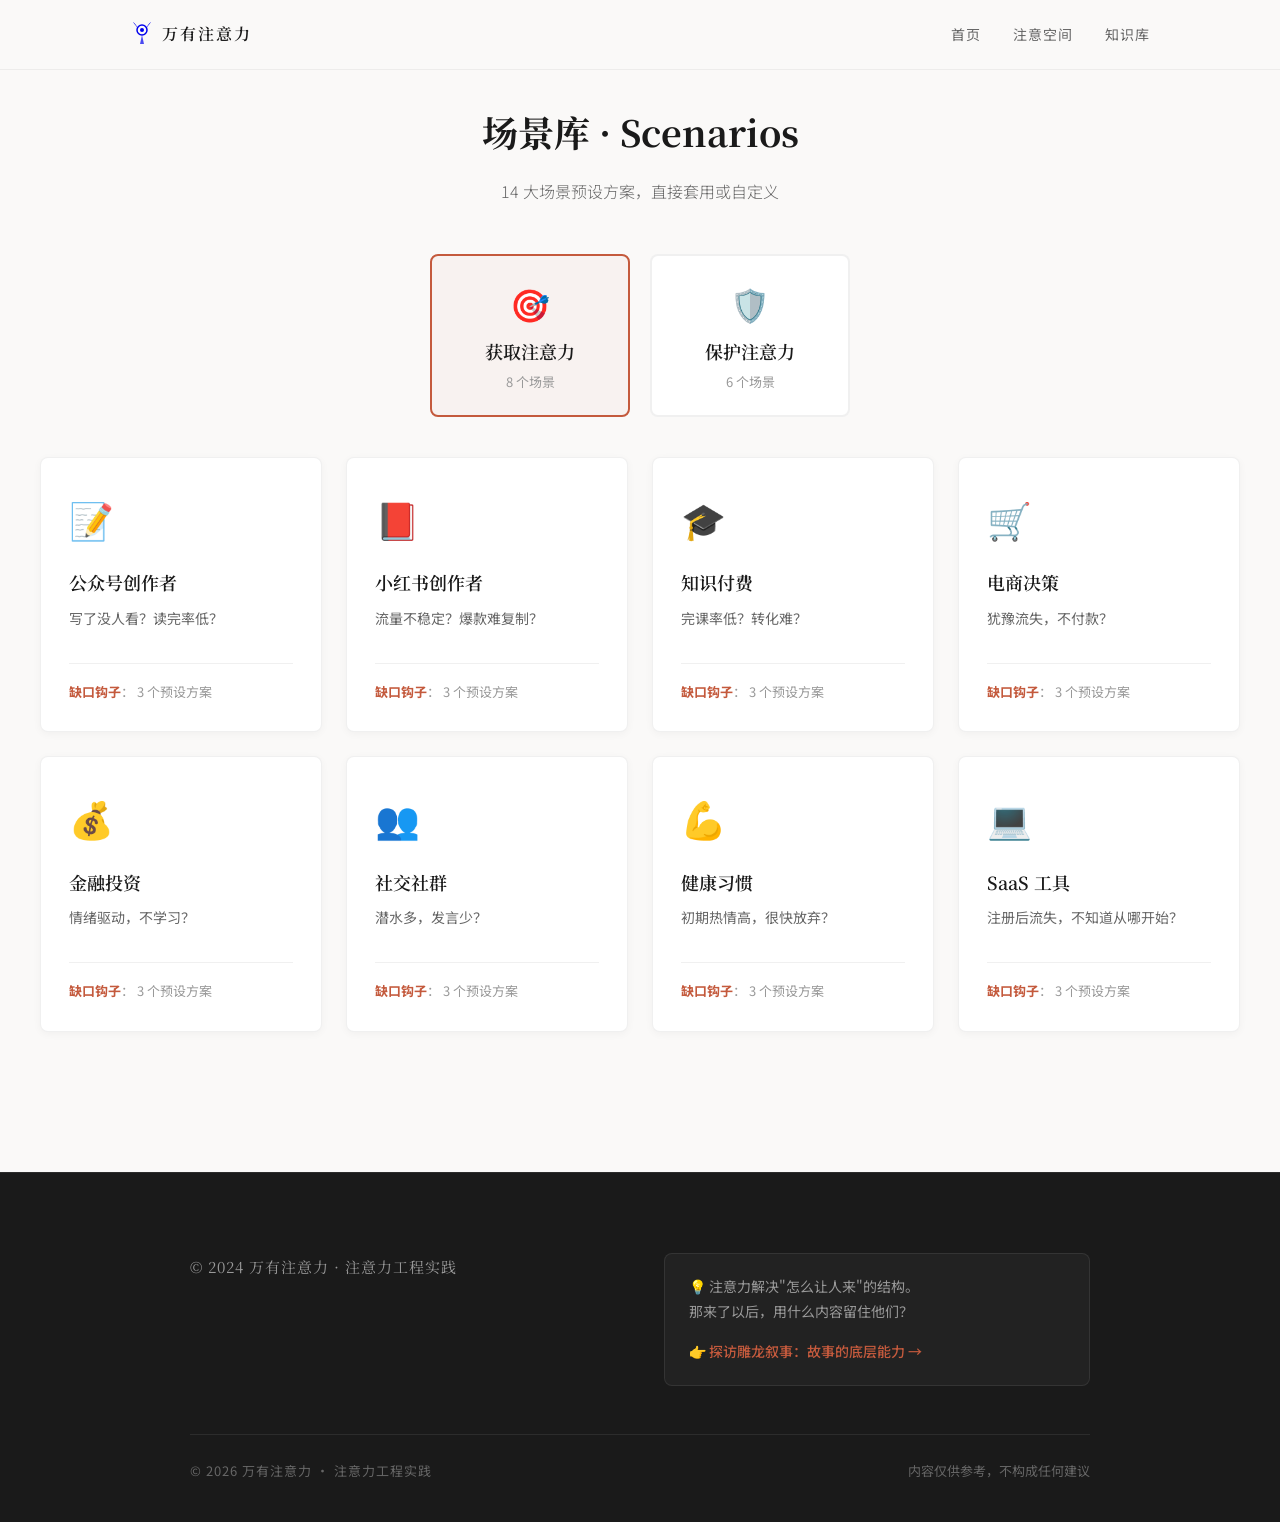
==== website/index.html @ 9c6ffcb2 "refactor: 重组为website/目录结构，匹配vercel.json构建配置" ====
<!DOCTYPE html>
<html lang="zh-CN">
<head>
  <meta charset="UTF-8">
  <meta name="viewport" content="width=device-width, initial-scale=1.0">
  <title>场景库 · 万有注意力</title>
  <meta name="description" content="注意力工程场景库 - 14 大场景预设方案">
  <link href="https://fonts.googleapis.com/css2?family=Noto+Serif+SC:wght@400;600;700&family=Noto+Sans+SC:wght@300;400;500;700&display=swap" rel="stylesheet">
  <link rel="stylesheet" href="css/brand-tokens.css">
  <link rel="stylesheet" href="css/style.css?v=3">
  <link rel="stylesheet" href="css/scenarios.css?v=1">
</head>
<body>

<!-- 导航栏 -->
<nav class="nav">
  <div class="nav-container">
    <div class="nav-logo">
      <a href="index.html" style="text-decoration: none; display: flex; align-items: center; gap: 8px;">
        <svg class="nav-icon" width="24" height="24" viewBox="0 0 24 24" fill="none" xmlns="http://www.w3.org/2000/svg"><circle cx="12" cy="8" r="5" stroke="currentColor" stroke-width="1.5"/><circle cx="12" cy="8" r="2" fill="currentColor"/><path d="M12 13 L10 22 L14 22 Z" fill="currentColor" opacity="0.7"/><path d="M7 5 L4 1" stroke="currentColor" stroke-width="1" stroke-linecap="round" opacity="0.5"/><path d="M17 5 L20 1" stroke="currentColor" stroke-width="1" stroke-linecap="round" opacity="0.5"/><path d="M6 3 L3.5 0.5" stroke="currentColor" stroke-width="1" stroke-linecap="round" opacity="0.3"/><path d="M18 3 L20.5 0.5" stroke="currentColor" stroke-width="1" stroke-linecap="round" opacity="0.3"/></svg>
        <span class="nav-title">万有注意力</span>
      </a>
    </div>
    <div class="nav-links">
      <a href="index.html" class="nav-link">首页</a>
      <a href="workbench.html" class="nav-link">注意空间</a>
      <a href="knowledge.html" class="nav-link">知识库</a>
    </div>
  </div>
</nav>

<!-- 场景库主体 -->
<main class="scenarios-page">
  <div class="scenarios-container">
    
    <!-- 页面标题 -->
    <div class="page-header">
      <h1>场景库 · Scenarios</h1>
      <p class="page-subtitle">14 大场景预设方案，直接套用或自定义</p>
    </div>
    
    <!-- 场景切换 Tab -->
    <div class="scenario-tabs">
      <button class="scenario-tab active" data-type="get">
        <span class="tab-icon">🎯</span>
        <span class="tab-title">获取注意力</span>
        <span class="tab-count">8 个场景</span>
      </button>
      <button class="scenario-tab" data-type="protect">
        <span class="tab-icon">🛡️</span>
        <span class="tab-title">保护注意力</span>
        <span class="tab-count">6 个场景</span>
      </button>
    </div>
    
    <!-- 获取注意力场景 -->
    <div class="scenario-grid active" id="scenario-get">
      <!-- 场景卡片由 JS 动态生成 -->
    </div>
    
    <!-- 保护注意力场景 -->
    <div class="scenario-grid" id="scenario-protect">
      <!-- 场景卡片由 JS 动态生成 -->
    </div>
    
    <!-- 场景详情弹窗 -->
    <div class="modal-overlay" id="modal-overlay" style="display: none;">
      <div class="modal-content">
        <button class="modal-close" onclick="closeModal()">×</button>
        <div class="modal-body" id="modal-body">
          <!-- 动态加载场景详情 -->
        </div>
      </div>
    </div>
    
  </div>
</main>

<!-- 页面底部 -->
<footer class="footer">
  <div class="footer-container">
    <div class="footer-grid">
      <div class="footer-col">
        <div class="footer-copyright-large">© 2024 万有注意力 · 注意力工程实践</div>
      </div>
      <div class="footer-col">
        <div class="footer-cross-promo">
          <div class="cross-promo-text">💡 注意力解决"怎么让人来"的结构。<br>那来了以后，用什么内容留住他们？</div>
          <a href="https://diaolong.mangofolio.com" class="cross-promo-link" target="_blank">👉 探访雕龙叙事：故事的底层能力 →</a>
        </div>
      </div>
    </div>
    <div class="footer-divider"></div>
    <div class="footer-bottom">
      <div class="footer-copyright">© 2026 万有注意力 · 注意力工程实践</div>
      <div class="footer-disclaimer">内容仅供参考，不构成任何建议</div>
    </div>
  </div>
</footer>

<script src="js/scenarios.js?v=1"></script>
</body>
</html>
---- website/css/brand-tokens.css ----
/* ============================================
   注意力工程 · 品牌设计令牌 v2.0
   基于 BRAND_GUIDELINES v2.0 (2026-05-29)
   统一管理所有颜色/字体/间距 token
   ============================================ */

:root {
  /* === 配色体系 === */
  /* 主色 */
  --accent: #c45a3d;           /* 赭红 - 品牌主色 */
  --accent-hover: #a84a32;     /* 深赭红 - 悬停反馈 */
  --accent-dim: rgba(196, 90, 61, 0.15);  /* 赭红淡色 - 背景点缀 */

  /* 背景色 */
  --bg-main: #faf9f8;          /* 暖白 - 主背景 */
  --bg-light: #fff;            /* 纯白 - 卡片/亮色区 */
  --bg-dark: #1a1a1a;          /* 深灰 - 暗色区/footer */
  --bg-alt: #222;              /* 次深灰 - 交替暗色区 */

  /* 文字色 */
  --text-primary: #1a1a1a;     /* 深灰 - 标题/主文字 */
  --text-secondary: #666;      /* 中灰 - 正文 */
  --text-muted: #999;          /* 浅灰 - 次要信息 */
  --text-inverse: #fff;        /* 白色 - 暗色区上文字 */

  /* 边框/分割 */
  --border-light: rgba(0,0,0,0.05);
  --border-medium: rgba(0,0,0,0.06);
  --border-heavy: rgba(0,0,0,0.12);
  --border-inverse: rgba(255,255,255,0.08);
  --border-inverse-heavy: rgba(255,255,255,0.12);

  /* === 字体系统 === */
  /* Noto Serif SC - 衬线体，人文感，用于标题 */
  /* Noto Sans SC - 无衬线，易读，用于正文 */
  /* 字重：400=Regular / 500=Medium / 600=Semibold / 700=Bold */

  /* === 功能性颜色（无需tokenize） === */
  /* #fff - 纯白，用于深色区上的按钮/文字，功能性白色，不需要token */

  /* === 间距系统 === */
  --space-xs: 8px;
  --space-sm: 12px;
  --space-md: 16px;
  --space-lg: 20px;
  --space-xl: 24px;
  --space-2xl: 32px;
  --space-3xl: 40px;
  --space-4xl: 48px;

  /* 移动端间距（<=768px） */
  --space-mobile-section: 80px 20px;
  --space-desktop-section: 96px 40px;

  /* === 组件 token === */
  /* 卡片 */
  --card-padding: 24px;
  --card-radius: 8px;
  --card-shadow: 0 2px 8px rgba(0,0,0,0.04);
  --card-shadow-hover: 0 8px 24px rgba(0,0,0,0.08);
  --card-border: 1px solid var(--border-medium);

  /* 按钮 */
  --btn-padding: 12px 32px;
  --btn-radius: 4px;
  --btn-font-weight: 500;

  /* 导航 */
  --nav-height: auto;
  --nav-padding: 20px 0;
  --nav-link-gap: 32px;

  /* === 动效系统 === */
  --transition-fast: 0.15s ease;
  --transition-base: 0.3s ease;
  --transition-slow: 0.5s ease;
}

/* === 硬编码颜色修复指南 === */
/*
修复前 → 修复后：
#333 → #1a1a1a (--text-primary)
#555 → #666 (--text-secondary)
#888 → #999 (--text-muted)
#f5f3f0 → #faf9f8 (--bg-main)
#fff → #fff 或 var(--bg-light)
#c45a3d → var(--accent)
#a84a32 → var(--accent-hover)
rgba(0,0,0,0.04) → rgba(0,0,0,0.04) 已有card-shadow token
*/
---- website/css/style.css ----
/* ============================================
   注意力工程 SaaS - 样式表 v2
   清爽风格（参考 diaolong.mangofolio.com）
   ============================================ */

/* 基础重置 */
* {
  margin: 0;
  padding: 0;
  box-sizing: border-box;
}

html {
  scroll-behavior: smooth;
}

body {
  font-family: 'Noto Sans SC', sans-serif;
  color: var(--text-primary);
  line-height: 1.8;
  background: var(--bg-main);
}

/* 导航栏 */
.nav {
  position: fixed;
  top: 0;
  left: 0;
  right: 0;
  z-index: 100;
  background: rgba(250, 249, 248, 0.95);
  backdrop-filter: blur(10px);
  padding: 20px 0;
  border-bottom: 1px solid rgba(0,0,0,0.05);
}

.nav-container {
  max-width: 1100px;
  margin: 0 auto;
  padding: 0 40px;
  display: flex;
  justify-content: space-between;
  align-items: center;
}

.nav-logo {
  display: flex;
  align-items: center;
  gap: 8px;
}

.nav-emoji {
  font-size: 20px;
}

.nav-title {
  font-family: 'Noto Serif SC', serif;
  font-size: 16px;
  font-weight: 600;
  color: var(--text-primary);
  letter-spacing: 2px;
}

.nav-links {
  display: flex;
  align-items: center;
  gap: 32px;
}

.nav-link {
  font-size: 14px;
  color: var(--text-secondary);
  text-decoration: none;
  transition: color 0.3s;
  letter-spacing: 1px;
}

.nav-link:hover {
  color: var(--accent);
}

.nav-cta {
  font-size: 14px;
  color: var(--bg-light);
  background: var(--accent);
  padding: 10px 24px;
  border-radius: 4px;
  text-decoration: none;
  transition: all 0.3s;
  font-weight: 500;
}

.nav-cta:hover {
  background: var(--accent-hover);
  transform: translateY(-1px);
}

/* Hero */
.hero {
  min-height: 90vh;
  display: flex;
  flex-direction: column;
  align-items: center;
  justify-content: center;
  text-align: center;
  padding: 140px 40px 80px;
  background: var(--bg-main);
  color: var(--text-primary);
}

.hero-content {
  max-width: 800px;
}

.hero-tagline {
  font-size: 13px;
  letter-spacing: 4px;
  color: var(--accent);
  text-transform: uppercase;
  margin-bottom: 32px;
  font-weight: 500;
}

.hero h1 {
  font-family: 'Noto Serif SC', serif;
  font-size: clamp(36px, 6vw, 56px);
  font-weight: 700;
  line-height: 1.3;
  margin-bottom: 20px;
  color: var(--text-primary);
}

.hero h1 em {
  font-style: normal;
  color: var(--accent);
}

.hero-subtitle {
  font-size: clamp(16px, 2.5vw, 18px);
  color: var(--text-secondary);
  line-height: 1.8;
  margin-bottom: 40px;
  font-weight: 300;
}

.hero-divider {
  width: 40px;
  height: 2px;
  background: var(--accent);
  margin: 32px auto;
}

/* 双引擎卡片 */
.dual-engines {
  display: grid;
  grid-template-columns: 1fr 1fr;
  gap: 32px;
  margin-top: 48px;
}

.engine-card {
  background: var(--bg-light);
  border: 1px solid rgba(0,0,0,0.06);
  border-radius: 8px;
  padding: 40px 32px;
  text-decoration: none;
  color: var(--text-primary);
  transition: all 0.3s;
  display: flex;
  flex-direction: column;
  align-items: center;
  gap: 12px;
  box-shadow: 0 2px 8px rgba(0,0,0,0.04);
}

.engine-card:hover {
  border-color: var(--accent);
  box-shadow: 0 8px 24px rgba(0,0,0,0.08);
  transform: translateY(-4px);
}

.engine-icon {
  font-size: 40px;
  margin-bottom: 8px;
}

.engine-title {
  font-family: 'Noto Serif SC', serif;
  font-size: 22px;
  font-weight: 600;
  margin-bottom: 4px;
  color: var(--text-primary);
}

.engine-subtitle {
  font-size: 13px;
  color: var(--text-muted);
  letter-spacing: 2px;
  text-transform: uppercase;
}

.engine-desc {
  font-size: 14px;
  color: var(--text-secondary);
  line-height: 1.6;
  margin-top: 8px;
  text-align: center;
}

.engine-cta {
  font-size: 13px;
  color: var(--accent);
  margin-top: 20px;
  font-weight: 500;
}

.engine-cta-card {
  padding: 32px;
}

.engine-cta-card .engine-title {
  font-size: 18px;
}

/* 滚动提示 */
.scroll-hint {
  position: absolute;
  bottom: 40px;
  font-size: 12px;
  color: var(--text-muted);
  letter-spacing: 2px;
  animation: bounce 2s infinite;
}

@keyframes bounce {
  0%, 20%, 50%, 80%, 100% { transform: translateY(0); }
  40% { transform: translateY(-10px); }
  60% { transform: translateY(-5px); }
}

/* Section 通用 */
.section {
  padding: 100px 40px;
  background: var(--bg-main);
}

.section-content {
  max-width: 900px;
  margin: 0 auto;
}

.section-title {
  font-family: 'Noto Serif SC', serif;
  font-size: clamp(26px, 4vw, 34px);
  font-weight: 700;
  margin-bottom: 20px;
  line-height: 1.4;
  color: var(--text-primary);
}

.section-title em {
  font-style: normal;
  color: var(--accent);
}

.section-subtitle {
  font-size: 16px;
  color: var(--text-secondary);
  line-height: 1.8;
  margin-bottom: 48px;
  font-weight: 300;
}

/* 亮色区 */
.section-light {
  background: var(--bg-light);
}

.section-light .body-text {
  font-size: 16px;
  color: var(--text-secondary);
  line-height: 2;
  font-weight: 300;
}

.section-light .body-text strong {
  font-weight: 500;
  color: var(--text-primary);
}

/* 书籍区 */
.section-books {
  background: var(--bg-main);
}

.books-grid {
  display: grid;
  grid-template-columns: repeat(auto-fit, minmax(280px, 1fr));
  gap: 20px;
  margin-top: 32px;
}

.book-card {
  padding: 24px;
  background: var(--bg-light);
  border-radius: 8px;
  border: 1px solid rgba(0,0,0,0.06);
  box-shadow: 0 2px 8px rgba(0,0,0,0.04);
  transition: all 0.3s;
}

.book-card:hover {
  border-color: rgba(0,0,0,0.12);
  box-shadow: 0 4px 16px rgba(0,0,0,0.08);
}

.book-card .book-title {
  font-size: 14px;
  font-weight: 600;
  color: var(--text-primary);
  margin-bottom: 8px;
}

.book-card .book-method {
  font-size: 13px;
  color: var(--text-secondary);
  line-height: 1.6;
}

/* 暗色区（方法论） */
.section-dark {
  background: var(--text-primary);
  color: var(--bg-light);
}

.section-dark .section-title {
  color: var(--bg-light);
}

.section-dark .section-subtitle {
  color: var(--text-muted);
}

.section-alt {
  background: var(--bg-alt);
}

/* 方法论流程 */
.framework-flow {
  display: flex;
  align-items: center;
  justify-content: center;
  gap: 20px;
  margin-top: 40px;
  flex-wrap: wrap;
}

.flow-step {
  text-align: center;
  padding: 28px 24px;
  background: rgba(255,255,255,0.08);
  border-radius: 8px;
  border: 1px solid rgba(255,255,255,0.12);
  min-width: 160px;
  transition: all 0.3s;
}

.flow-step:hover {
  background: rgba(255,255,255,0.12);
  border-color: rgba(255,255,255,0.2);
}

.flow-num {
  font-family: 'Noto Serif SC', serif;
  font-size: 13px;
  color: var(--accent);
  margin-bottom: 10px;
  font-weight: 600;
  letter-spacing: 1px;
}

.flow-title {
  font-size: 16px;
  font-weight: 500;
  color: var(--bg-light);
  margin-bottom: 6px;
}

.flow-desc {
  font-size: 13px;
  color: var(--text-muted);
}

.flow-arrow {
  font-size: 20px;
  color: var(--accent);
  opacity: 0.6;
}

/* 组合拳 */
.combo-grid {
  display: grid;
  grid-template-columns: 1fr 1fr;
  gap: 32px;
  margin-top: 40px;
}

.combo-card {
  padding: 32px;
  background: var(--bg-light);
  border-radius: 8px;
  border: 1px solid rgba(0,0,0,0.06);
  box-shadow: 0 2px 8px rgba(0,0,0,0.04);
}

.combo-label {
  font-size: 12px;
  color: var(--text-muted);
  margin-bottom: 10px;
  letter-spacing: 1px;
  text-transform: uppercase;
}

.combo-title {
  font-size: 20px;
  font-weight: 600;
  color: var(--text-primary);
  margin-bottom: 10px;
}

.combo-desc {
  font-size: 14px;
  color: var(--text-secondary);
  line-height: 1.7;
  font-weight: 300;
}

/* CTA 区 */
.section-hero {
  background: var(--text-primary);
  color: var(--bg-light);
  text-align: center;
  padding: 120px 40px;
}

.section-hero h2 {
  font-family: 'Noto Serif SC', serif;
  font-size: clamp(28px, 4vw, 40px);
  font-weight: 700;
  line-height: 1.5;
  margin-bottom: 24px;
  color: var(--bg-light);
}

.cta-divider {
  width: 40px;
  height: 2px;
  background: var(--accent);
  margin: 32px auto;
}

/* 页面底部 */
.footer {
  background: var(--text-primary);
  color: var(--bg-light);
  padding: 80px 40px 40px;
  border-top: 1px solid rgba(255,255,255,0.08);
}

.footer-container {
  max-width: 900px;
  margin: 0 auto;
}

.footer-grid {
  display: grid;
  grid-template-columns: 1fr 1fr;
  gap: 48px;
  margin-bottom: 48px;
}

.footer-col-title {
  font-family: 'Noto Serif SC', serif;
  font-size: 15px;
  font-weight: 600;
  color: var(--bg-light);
  margin-bottom: 20px;
  letter-spacing: 1px;
}

.footer-item {
  font-size: 14px;
  color: var(--text-muted);
  line-height: 1.8;
}

.footer-link {
  font-size: 14px;
  color: var(--accent);
  text-decoration: none;
  display: block;
  margin-bottom: 10px;
  transition: color 0.3s;
}

.footer-link:hover {
  color: var(--accent);
}

.footer-divider {
  width: 100%;
  height: 1px;
  background: rgba(255,255,255,0.08);
  margin-bottom: 24px;
}

.footer-bottom {
  display: flex;
  justify-content: space-between;
  align-items: center;
}

.footer-copyright {
  font-size: 13px;
  color: var(--text-secondary);
  letter-spacing: 1px;
}

.footer-disclaimer {
  font-size: 13px;
  color: var(--text-secondary);
}

/* 版权大字 */
.footer-copyright-large {
  font-family: 'Noto Serif SC', serif;
  font-size: 15px;
  color: var(--text-muted);
  letter-spacing: 1px;
  line-height: 1.8;
}

/* 交叉推广卡片 */
.footer-cross-promo {
  background: rgba(255,255,255,0.04);
  border: 1px solid rgba(255,255,255,0.08);
  border-radius: 8px;
  padding: 20px 24px;
  transition: all 0.3s;
}

.footer-cross-promo:hover {
  background: rgba(255,255,255,0.06);
  border-color: rgba(196, 90, 61, 0.3);
}

.cross-promo-text {
  font-size: 14px;
  color: var(--text-muted);
  line-height: 1.8;
  margin-bottom: 12px;
}

.cross-promo-link {
  font-size: 14px;
  color: var(--accent);
  text-decoration: none;
  font-weight: 500;
  transition: color 0.3s;
}

.cross-promo-link:hover {
  color: var(--accent);
}

/* 响应式 */
@media (max-width: 768px) {
  .nav-container {
    padding: 0 20px;
  }
  
  .nav-links {
    gap: 16px;
  }
  
  .nav-link {
    font-size: 13px;
  }
  
  .hero {
    padding: 120px 20px 60px;
  }
  
  .dual-engines {
    grid-template-columns: 1fr;
    gap: 20px;
  }
  
  .section {
    padding: 80px 20px;
  }
  
  .framework-flow {
    flex-direction: column;
    gap: 16px;
  }
  
  .flow-arrow {
    transform: rotate(90deg);
  }
  
  .combo-grid {
    grid-template-columns: 1fr;
  }
  
  .footer-grid {
    grid-template-columns: 1fr;
    gap: 32px;
  }
  
  .footer-bottom {
    flex-direction: column;
    gap: 16px;
    text-align: center;
  }
  
  .books-grid {
    grid-template-columns: 1fr;
  }
}
---- website/css/scenarios.css ----
/* ============================================
   注意力工程 SaaS - 场景库样式
   ============================================ */

/* 场景库主体 */
.scenarios-page {
  padding: 100px 40px 80px;
  background: var(--bg-main);
  min-height: calc(100vh - 60px);
}

.scenarios-container {
  max-width: 1200px;
  margin: 0 auto;
}

/* 页面标题 */
.page-header {
  text-align: center;
  margin-bottom: 48px;
}

.page-header h1 {
  font-family: 'Noto Serif SC', serif;
  font-size: clamp(28px, 4vw, 36px);
  font-weight: 700;
  color: var(--text-primary);
  margin-bottom: 12px;
}

.page-subtitle {
  font-size: 16px;
  color: var(--text-secondary);
  font-weight: 300;
}

/* 场景切换 Tab */
.scenario-tabs {
  display: flex;
  gap: 20px;
  margin-bottom: 40px;
  justify-content: center;
}

.scenario-tab {
  display: flex;
  flex-direction: column;
  align-items: center;
  gap: 8px;
  padding: 24px 48px;
  background: var(--bg-light);
  border: 2px solid rgba(0,0,0,0.06);
  border-radius: 8px;
  cursor: pointer;
  transition: all 0.3s;
  font-family: inherit;
  min-width: 200px;
}

.scenario-tab:hover {
  border-color: rgba(0,0,0,0.12);
  transform: translateY(-2px);
}

.scenario-tab.active {
  border-color: var(--accent);
  background: rgba(196, 90, 61, 0.04);
}

.tab-icon {
  font-size: 32px;
  margin-bottom: 4px;
}

.tab-title {
  font-family: 'Noto Serif SC', serif;
  font-size: 18px;
  font-weight: 600;
  color: var(--text-primary);
}

.tab-count {
  font-size: 13px;
  color: var(--text-muted);
}

/* 场景网格 */
.scenario-grid {
  display: none;
  grid-template-columns: repeat(auto-fill, minmax(280px, 1fr));
  gap: 24px;
  margin-bottom: 60px;
}

.scenario-grid.active {
  display: grid;
}

/* 场景卡片 */
.scenario-card {
  background: var(--bg-light);
  border: 1px solid rgba(0,0,0,0.06);
  border-radius: 8px;
  padding: 28px;
  cursor: pointer;
  transition: all 0.3s;
  box-shadow: 0 2px 8px rgba(0,0,0,0.04);
}

.scenario-card:hover {
  border-color: rgba(0,0,0,0.12);
  box-shadow: 0 8px 24px rgba(0,0,0,0.08);
  transform: translateY(-4px);
}

.scenario-card-icon {
  font-size: 36px;
  margin-bottom: 16px;
}

.scenario-card-title {
  font-family: 'Noto Serif SC', serif;
  font-size: 18px;
  font-weight: 600;
  color: var(--text-primary);
  margin-bottom: 8px;
}

.scenario-card-pain {
  font-size: 14px;
  color: var(--text-secondary);
  line-height: 1.6;
  margin-bottom: 16px;
  min-height: 40px;
}

.scenario-card-preview {
  font-size: 13px;
  color: var(--text-muted);
  padding-top: 16px;
  border-top: 1px solid rgba(0,0,0,0.06);
}

.scenario-card-preview strong {
  color: var(--accent);
}

/* 弹窗 */
.modal-overlay {
  position: fixed;
  top: 0;
  left: 0;
  right: 0;
  bottom: 0;
  background: rgba(0,0,0,0.5);
  display: flex;
  align-items: center;
  justify-content: center;
  z-index: 1000;
  padding: 20px;
}

.modal-content {
  background: var(--bg-light);
  border-radius: 8px;
  max-width: 800px;
  max-height: 90vh;
  overflow-y: auto;
  position: relative;
  box-shadow: 0 8px 32px rgba(0,0,0,0.12);
}

.modal-close {
  position: absolute;
  top: 16px;
  right: 16px;
  width: 32px;
  height: 32px;
  background: var(--bg-main);
  border: none;
  border-radius: 50%;
  font-size: 20px;
  color: var(--text-secondary);
  cursor: pointer;
  transition: all 0.3s;
  display: flex;
  align-items: center;
  justify-content: center;
}

.modal-close:hover {
  background: var(--bg-main);
  color: var(--text-primary);
}

.modal-body {
  padding: 40px;
}

/* 弹窗内容 */
.modal-header {
  margin-bottom: 32px;
}

.modal-title {
  font-family: 'Noto Serif SC', serif;
  font-size: 24px;
  font-weight: 700;
  color: var(--text-primary);
  margin-bottom: 8px;
}

.modal-subtitle {
  font-size: 14px;
  color: var(--text-secondary);
}

.modal-section {
  margin-bottom: 28px;
}

.modal-section-title {
  font-family: 'Noto Serif SC', serif;
  font-size: 16px;
  font-weight: 600;
  color: var(--text-primary);
  margin-bottom: 12px;
  padding-bottom: 8px;
  border-bottom: 2px solid var(--accent);
}

.modal-section-content {
  font-size: 14px;
  color: var(--text-secondary);
  line-height: 1.8;
}

.modal-section-content ul {
  list-style: none;
  padding-left: 0;
}

.modal-section-content li {
  padding: 6px 0;
  border-bottom: 1px solid rgba(0,0,0,0.04);
}

.modal-section-content li:last-child {
  border-bottom: none;
}

.modal-section-content strong {
  color: var(--text-primary);
  font-weight: 500;
}

.modal-actions {
  display: flex;
  gap: 12px;
  margin-top: 32px;
  padding-top: 32px;
  border-top: 1px solid rgba(0,0,0,0.06);
}

.btn-use {
  flex: 1;
  padding: 14px 24px;
  background: var(--accent);
  color: var(--bg-light);
  border: none;
  border-radius: 4px;
  font-size: 15px;
  font-weight: 500;
  font-family: inherit;
  cursor: pointer;
  transition: all 0.3s;
}

.btn-use:hover {
  background: var(--accent-hover);
  transform: translateY(-1px);
}

.btn-custom {
  flex: 1;
  padding: 14px 24px;
  background: var(--bg-main);
  color: var(--text-secondary);
  border: 1px solid rgba(0,0,0,0.08);
  border-radius: 4px;
  font-size: 15px;
  font-weight: 500;
  font-family: inherit;
  cursor: pointer;
  transition: all 0.3s;
}

.btn-custom:hover {
  background: var(--bg-main);
  border-color: rgba(0,0,0,0.12);
}

/* 响应式 */
@media (max-width: 768px) {
  .scenarios-page {
    padding: 80px 20px 60px;
  }
  
  .scenario-tabs {
    flex-direction: column;
    align-items: center;
  }
  
  .scenario-tab {
    width: 100%;
    max-width: 300px;
  }
  
  .scenario-grid {
    grid-template-columns: 1fr;
  }
  
  .modal-content {
    max-height: 100vh;
    margin: 20px;
  }
  
  .modal-body {
    padding: 24px;
  }
  
  .modal-actions {
    flex-direction: column;
  }
}
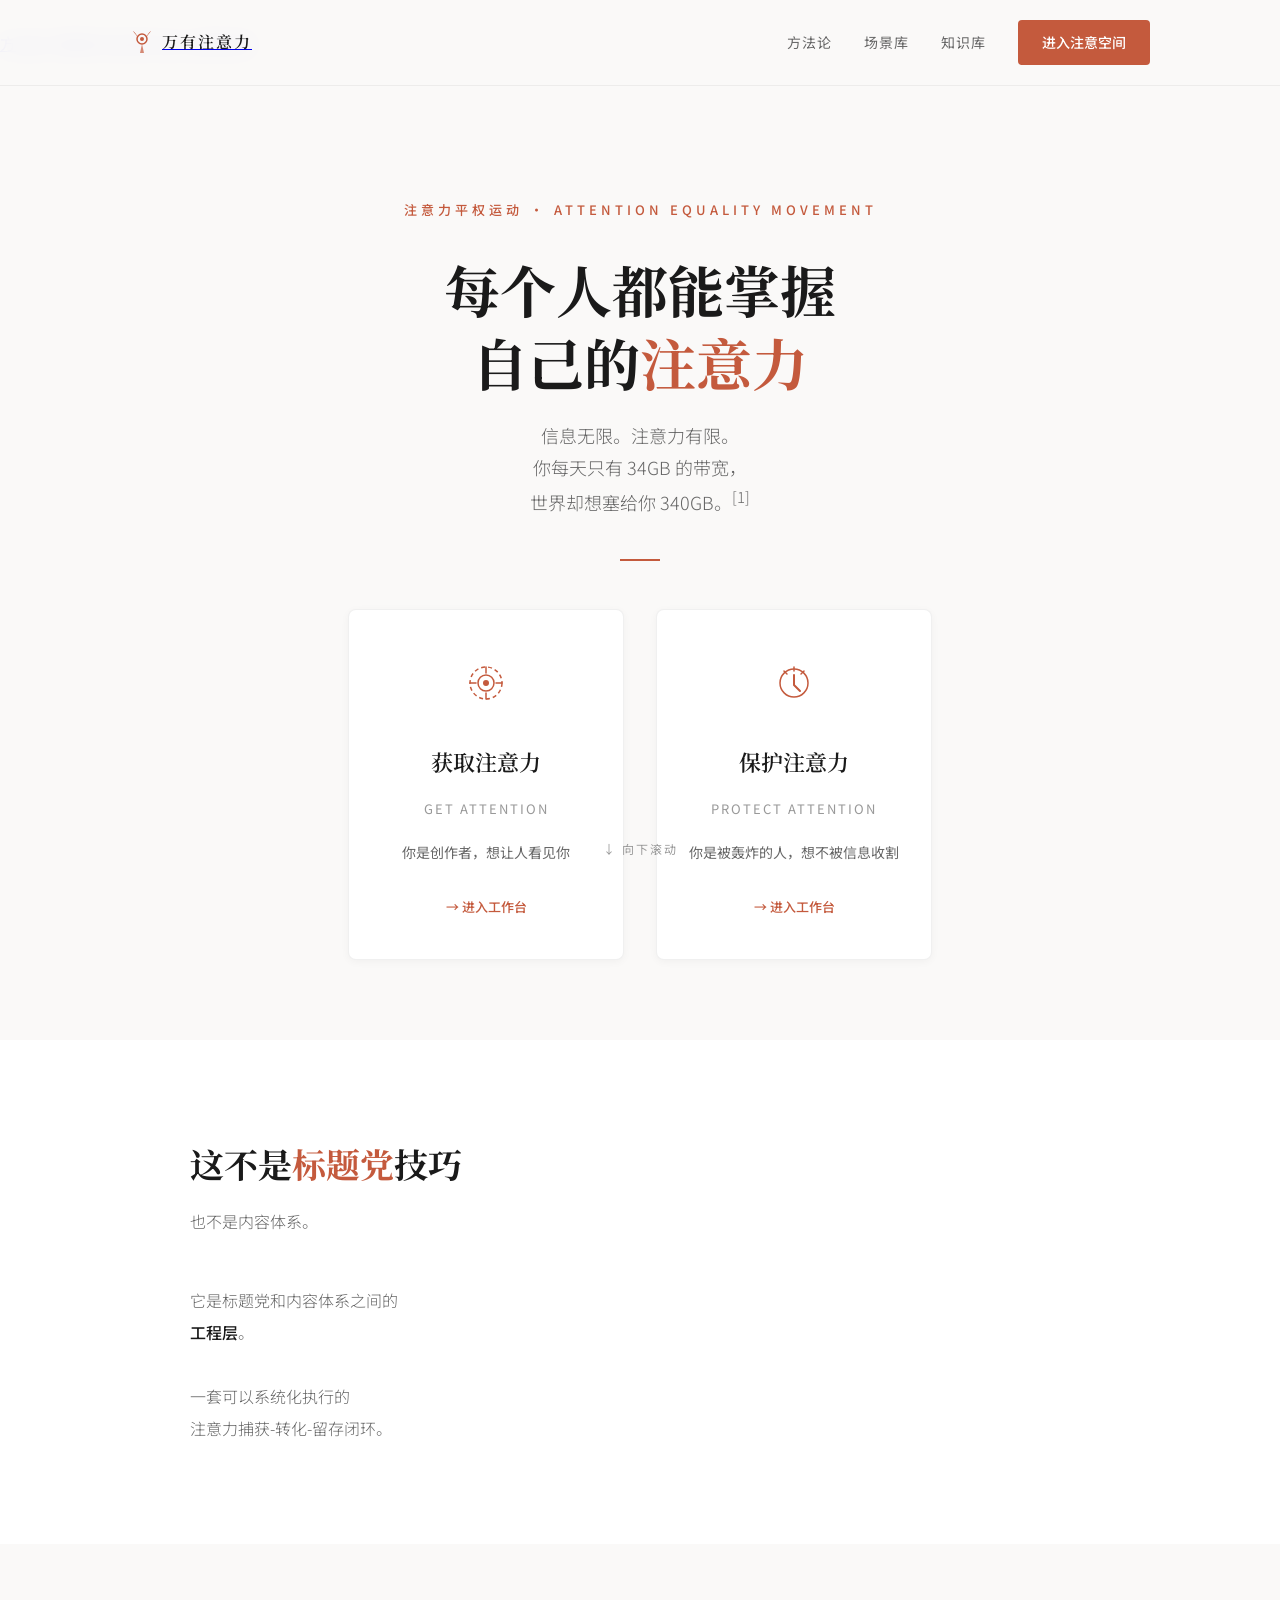
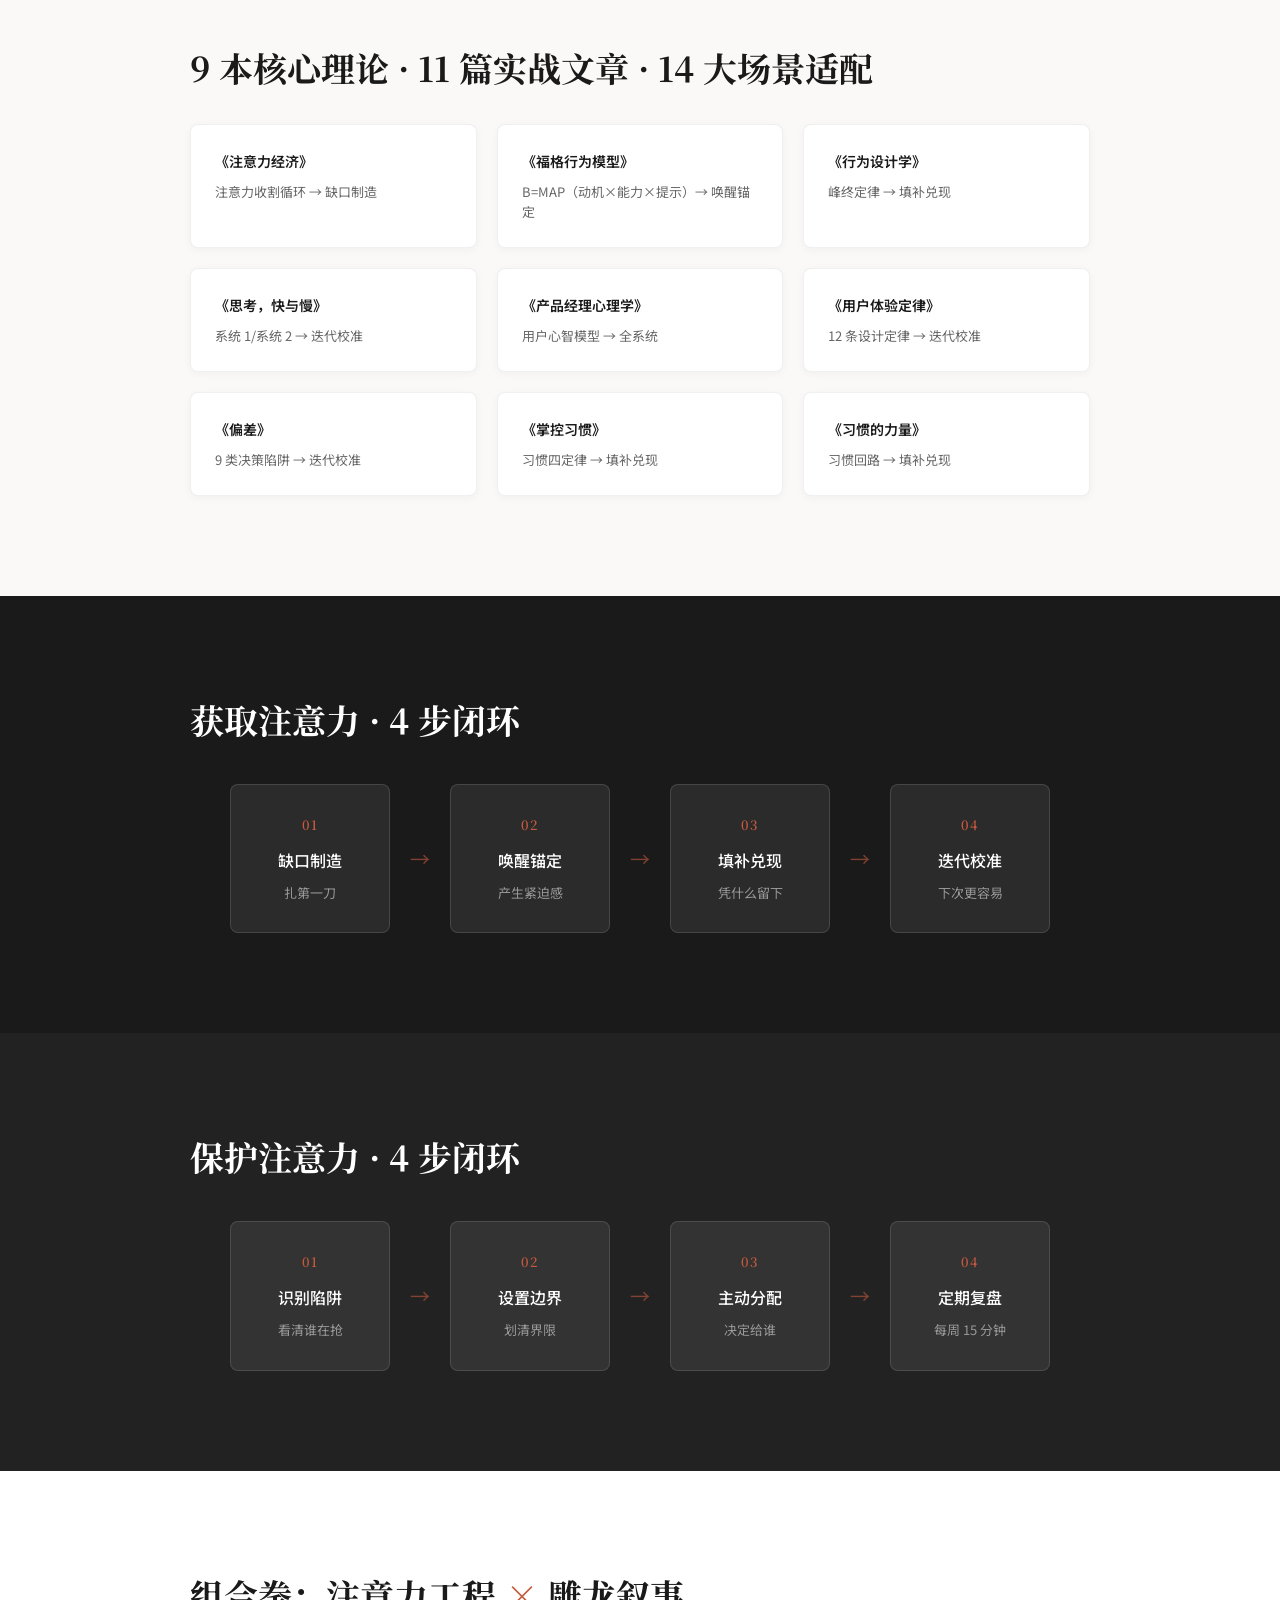
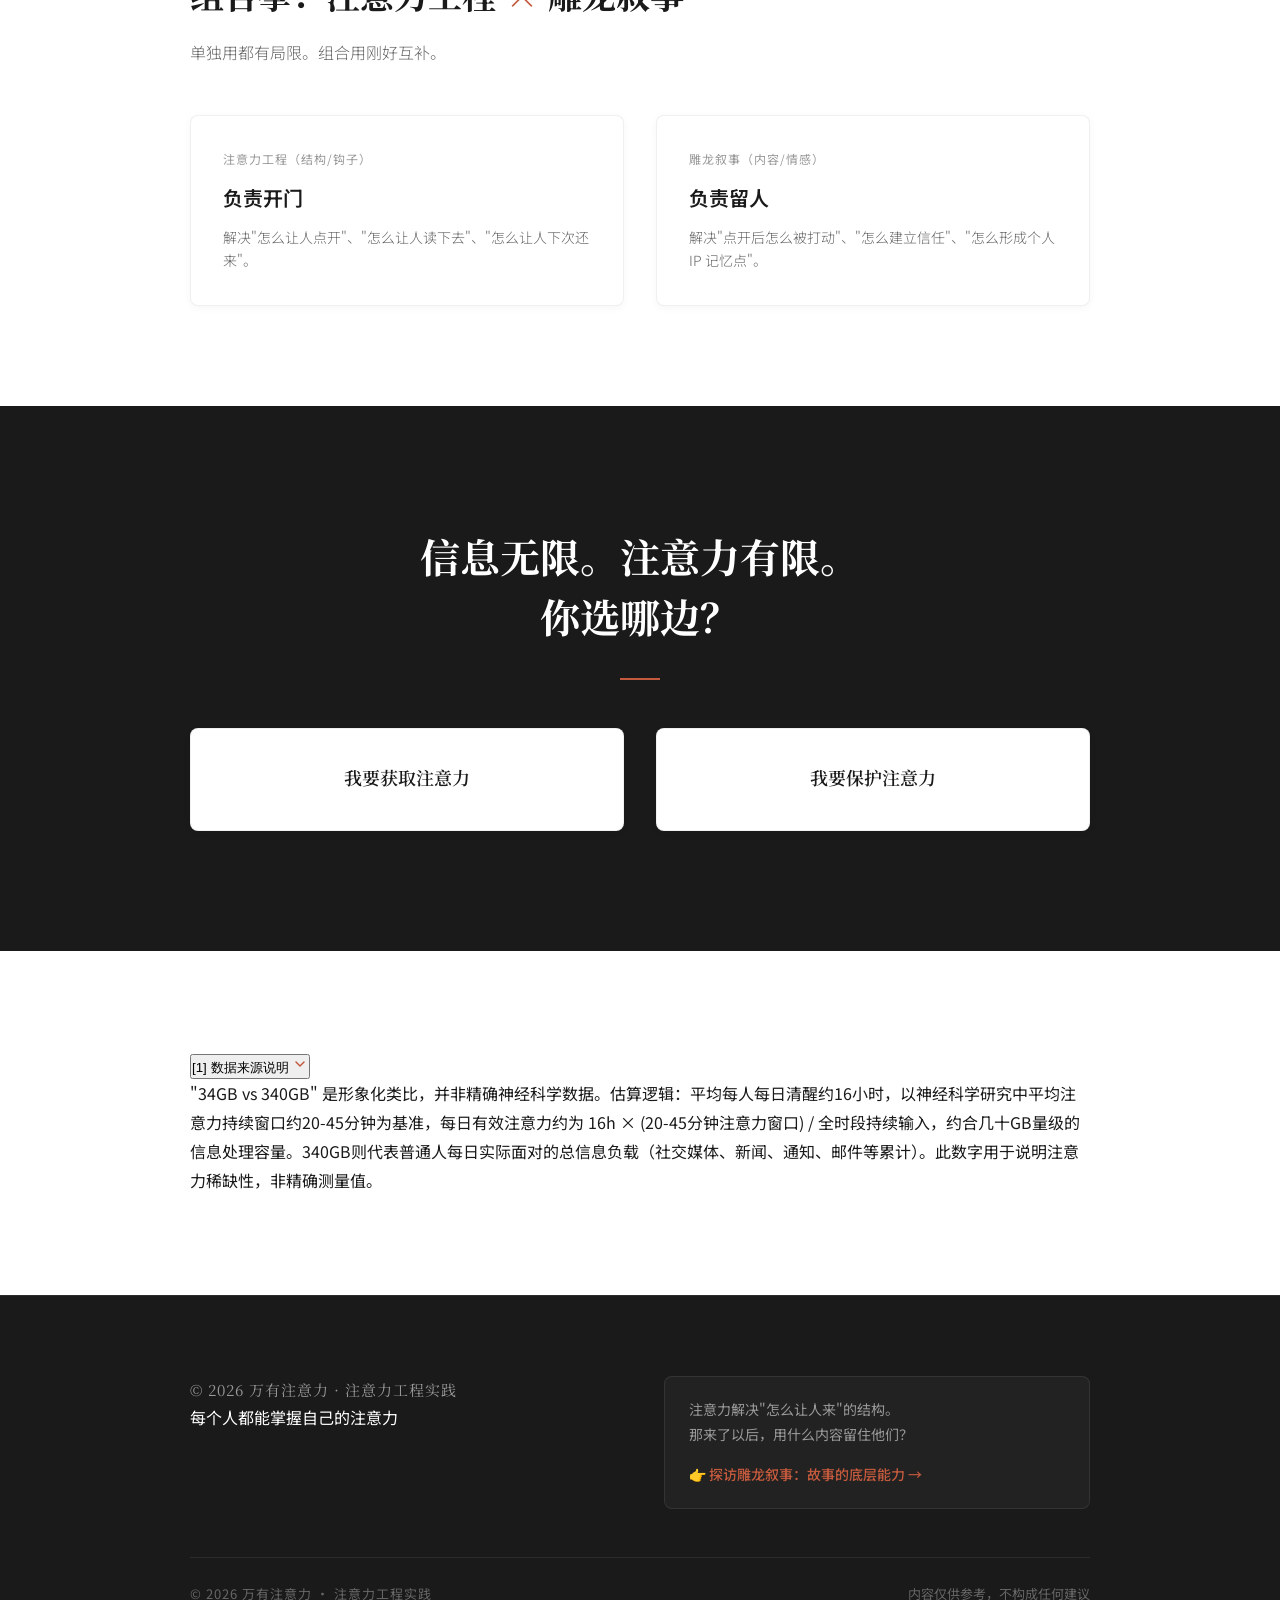
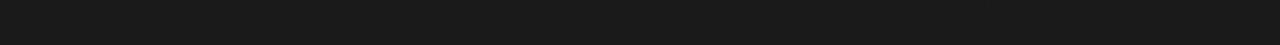
==== commit c8246d89: "fix: v3主站升级为index首页，旧index→index_scene" ====
--- a/website/index.html
+++ b/website/index.html
@@ -3,89 +3,301 @@
 <head>
   <meta charset="UTF-8">
   <meta name="viewport" content="width=device-width, initial-scale=1.0">
-  <title>场景库 · 万有注意力</title>
-  <meta name="description" content="注意力工程场景库 - 14 大场景预设方案">
+  <title>万有注意力 · All Attention</title>
+  <meta name="description" content="信息无限。注意力有限。一套可以系统化执行的注意力捕获-转化-留存闭环。">
+  <meta name="keywords" content="万有注意力, 注意力工程, 注意力, 内容创作, 用户增长, 信息焦虑">
+  <meta name="theme-color" content="#faf9f8">
+  
+  <!-- Open Graph -->
+  <meta property="og:type" content="website">
+  <meta property="og:title" content="万有注意力 · All Attention">
+  <meta property="og:description" content="信息无限。注意力有限。">
+  
+  <!-- Fonts -->
   <link href="https://fonts.googleapis.com/css2?family=Noto+Serif+SC:wght@400;600;700&family=Noto+Sans+SC:wght@300;400;500;700&display=swap" rel="stylesheet">
+
+  <!-- 品牌设计令牌（所有颜色/字体/间距 token） -->
   <link rel="stylesheet" href="css/brand-tokens.css">
-  <link rel="stylesheet" href="css/style.css?v=3">
-  <link rel="stylesheet" href="css/scenarios.css?v=1">
+  <!-- 主样式表 -->
+  <link rel="stylesheet" href="css/style.css?v=5">
 </head>
 <body>
 
 <!-- 导航栏 -->
 <nav class="nav">
   <div class="nav-container">
-    <div class="nav-logo">
-      <a href="index.html" style="text-decoration: none; display: flex; align-items: center; gap: 8px;">
-        <svg class="nav-icon" width="24" height="24" viewBox="0 0 24 24" fill="none" xmlns="http://www.w3.org/2000/svg"><circle cx="12" cy="8" r="5" stroke="currentColor" stroke-width="1.5"/><circle cx="12" cy="8" r="2" fill="currentColor"/><path d="M12 13 L10 22 L14 22 Z" fill="currentColor" opacity="0.7"/><path d="M7 5 L4 1" stroke="currentColor" stroke-width="1" stroke-linecap="round" opacity="0.5"/><path d="M17 5 L20 1" stroke="currentColor" stroke-width="1" stroke-linecap="round" opacity="0.5"/><path d="M6 3 L3.5 0.5" stroke="currentColor" stroke-width="1" stroke-linecap="round" opacity="0.3"/><path d="M18 3 L20.5 0.5" stroke="currentColor" stroke-width="1" stroke-linecap="round" opacity="0.3"/></svg>
-        <span class="nav-title">万有注意力</span>
+    <a href="#" class="nav-logo">
+      <!-- 探照灯 Logo SVG -->
+      <svg class="nav-icon" width="24" height="24" viewBox="0 0 24 24" fill="none" xmlns="http://www.w3.org/2000/svg">
+        <circle cx="12" cy="8" r="5" stroke="#c45a3d" stroke-width="1.5"/>
+        <circle cx="12" cy="8" r="2" fill="#c45a3d"/>
+        <path d="M12 13 L10 22 L14 22 Z" fill="#c45a3d" opacity="0.7"/>
+        <path d="M7 5 L4 1" stroke="#c45a3d" stroke-width="1" stroke-linecap="round" opacity="0.5"/>
+        <path d="M17 5 L20 1" stroke="#c45a3d" stroke-width="1" stroke-linecap="round" opacity="0.5"/>
+        <path d="M6 3 L3.5 0.5" stroke="#c45a3d" stroke-width="1" stroke-linecap="round" opacity="0.3"/>
+        <path d="M18 3 L20.5 0.5" stroke="#c45a3d" stroke-width="1" stroke-linecap="round" opacity="0.3"/>
+      </svg>
+      <span class="nav-title">万有注意力</span>
+    </a>
+    <div class="nav-links">
+      <a href="#methodology" class="nav-link">方法论</a>
+      <a href="scenarios.html" class="nav-link">场景库</a>
+      <a href="knowledge.html" class="nav-link">知识库</a>
+      <a href="workbench.html" class="nav-cta">进入注意空间</a>
+    </div>
+  </div>
+</nav>
+
+<!-- 汉堡菜单按钮（移动端） -->
+<button class="hamburger" id="hamburger" aria-label="菜单">
+  <span></span>
+  <span></span>
+  <span></span>
+</button>
+
+<!-- 移动端菜单 -->
+<div class="mobile-menu" id="mobileMenu">
+  <div class="mobile-menu-inner">
+    <a href="#methodology" class="mobile-link">方法论</a>
+    <a href="scenarios.html" class="mobile-link">场景库</a>
+    <a href="knowledge.html" class="mobile-link">知识库</a>
+    <a href="workbench.html" class="mobile-link mobile-cta">进入注意空间</a>
+  </div>
+</div>
+
+<!-- Hero -->
+<section class="hero">
+  <div class="hero-content">
+    <div class="hero-tagline">注意力平权运动 · Attention Equality Movement</div>
+    <h1>每个人都能掌握<br>自己的<em>注意力</em></h1>
+    <div class="hero-subtitle">
+      信息无限。注意力有限。<br>
+      你每天只有 34GB 的带宽，<br>
+      世界却想塞给你 340GB。<sup class="source-note">[1]</sup>
+    </div>
+    <div class="hero-divider"></div>
+    
+    <!-- 双引擎入口 -->
+    <div class="dual-engines">
+      <a href="workbench.html?type=get" class="engine-card">
+        <div class="engine-icon">
+          <svg width="40" height="40" viewBox="0 0 40 40" fill="none" xmlns="http://www.w3.org/2000/svg">
+            <circle cx="20" cy="20" r="16" stroke="#c45a3d" stroke-width="1.5" stroke-dasharray="4 3"/>
+            <circle cx="20" cy="20" r="8" stroke="#c45a3d" stroke-width="1.5"/>
+            <circle cx="20" cy="20" r="3" fill="#c45a3d"/>
+            <path d="M20 4 L20 10" stroke="#c45a3d" stroke-width="1.5" stroke-linecap="round"/>
+            <path d="M20 30 L20 36" stroke="#c45a3d" stroke-width="1.5" stroke-linecap="round"/>
+            <path d="M4 20 L10 20" stroke="#c45a3d" stroke-width="1.5" stroke-linecap="round"/>
+            <path d="M30 20 L36 20" stroke="#c45a3d" stroke-width="1.5" stroke-linecap="round"/>
+          </svg>
+        </div>
+        <div class="engine-title">获取注意力</div>
+        <div class="engine-subtitle">Get Attention</div>
+        <div class="engine-desc">你是创作者，想让人看见你</div>
+        <div class="engine-cta">→ 进入工作台</div>
       </a>
-    </div>
-    <div class="nav-links">
-      <a href="index.html" class="nav-link">首页</a>
-      <a href="workbench.html" class="nav-link">注意空间</a>
-      <a href="knowledge.html" class="nav-link">知识库</a>
-    </div>
-  </div>
-</nav>
-
-<!-- 场景库主体 -->
-<main class="scenarios-page">
-  <div class="scenarios-container">
-    
-    <!-- 页面标题 -->
-    <div class="page-header">
-      <h1>场景库 · Scenarios</h1>
-      <p class="page-subtitle">14 大场景预设方案，直接套用或自定义</p>
-    </div>
-    
-    <!-- 场景切换 Tab -->
-    <div class="scenario-tabs">
-      <button class="scenario-tab active" data-type="get">
-        <span class="tab-icon">🎯</span>
-        <span class="tab-title">获取注意力</span>
-        <span class="tab-count">8 个场景</span>
-      </button>
-      <button class="scenario-tab" data-type="protect">
-        <span class="tab-icon">🛡️</span>
-        <span class="tab-title">保护注意力</span>
-        <span class="tab-count">6 个场景</span>
-      </button>
-    </div>
-    
-    <!-- 获取注意力场景 -->
-    <div class="scenario-grid active" id="scenario-get">
-      <!-- 场景卡片由 JS 动态生成 -->
-    </div>
-    
-    <!-- 保护注意力场景 -->
-    <div class="scenario-grid" id="scenario-protect">
-      <!-- 场景卡片由 JS 动态生成 -->
-    </div>
-    
-    <!-- 场景详情弹窗 -->
-    <div class="modal-overlay" id="modal-overlay" style="display: none;">
-      <div class="modal-content">
-        <button class="modal-close" onclick="closeModal()">×</button>
-        <div class="modal-body" id="modal-body">
-          <!-- 动态加载场景详情 -->
+      <a href="workbench.html?type=protect" class="engine-card">
+        <div class="engine-icon">
+          <svg width="40" height="40" viewBox="0 0 40 40" fill="none" xmlns="http://www.w3.org/2000/svg">
+            <path d="M20 4 L20 8" stroke="#c45a3d" stroke-width="1.5" stroke-linecap="round"/>
+            <path d="M10 8 L13 11" stroke="#c45a3d" stroke-width="1.5" stroke-linecap="round"/>
+            <path d="M30 8 L27 11" stroke="#c45a3d" stroke-width="1.5" stroke-linecap="round"/>
+            <circle cx="20" cy="20" r="14" stroke="#c45a3d" stroke-width="1.5"/>
+            <path d="M20 12 L20 22 L26 28" stroke="#c45a3d" stroke-width="2" stroke-linecap="round" stroke-linejoin="round"/>
+          </svg>
         </div>
-      </div>
-    </div>
-    
-  </div>
-</main>
+        <div class="engine-title">保护注意力</div>
+        <div class="engine-subtitle">Protect Attention</div>
+        <div class="engine-desc">你是被轰炸的人，想不被信息收割</div>
+        <div class="engine-cta">→ 进入工作台</div>
+      </a>
+    </div>
+  </div>
+  <div class="scroll-hint">↓ 向下滚动</div>
+</section>
+
+<!-- 定位澄清 -->
+<section class="section section-light" id="positioning">
+  <div class="section-content">
+    <h2 class="section-title">这不是<em>标题党</em>技巧</h2>
+    <div class="section-subtitle">也不是内容体系。</div>
+    <div class="body-text">
+      它是标题党和内容体系之间的<br>
+      <strong>工程层</strong>。<br><br>
+      一套可以系统化执行的<br>
+      注意力捕获-转化-留存闭环。
+    </div>
+  </div>
+</section>
+
+<!-- 信任背书 -->
+<section class="section section-books" id="books">
+  <div class="section-content">
+    <h2 class="section-title">9 本核心理论 · 11 篇实战文章 · 14 大场景适配</h2>
+    <div class="books-grid">
+      <div class="book-card">
+        <div class="book-title">《注意力经济》</div>
+        <div class="book-method">注意力收割循环 → 缺口制造</div>
+      </div>
+      <div class="book-card">
+        <div class="book-title">《福格行为模型》</div>
+        <div class="book-method">B=MAP（动机×能力×提示）→ 唤醒锚定</div>
+      </div>
+      <div class="book-card">
+        <div class="book-title">《行为设计学》</div>
+        <div class="book-method">峰终定律 → 填补兑现</div>
+      </div>
+      <div class="book-card">
+        <div class="book-title">《思考，快与慢》</div>
+        <div class="book-method">系统 1/系统 2 → 迭代校准</div>
+      </div>
+      <div class="book-card">
+        <div class="book-title">《产品经理心理学》</div>
+        <div class="book-method">用户心智模型 → 全系统</div>
+      </div>
+      <div class="book-card">
+        <div class="book-title">《用户体验定律》</div>
+        <div class="book-method">12 条设计定律 → 迭代校准</div>
+      </div>
+      <div class="book-card">
+        <div class="book-title">《偏差》</div>
+        <div class="book-method">9 类决策陷阱 → 迭代校准</div>
+      </div>
+      <div class="book-card">
+        <div class="book-title">《掌控习惯》</div>
+        <div class="book-method">习惯四定律 → 填补兑现</div>
+      </div>
+      <div class="book-card">
+        <div class="book-title">《习惯的力量》</div>
+        <div class="book-method">习惯回路 → 填补兑现</div>
+      </div>
+    </div>
+  </div>
+</section>
+
+<!-- 方法论预览 -->
+<section class="section section-dark" id="methodology">
+  <div class="section-content">
+    <h2 class="section-title">获取注意力 · 4 步闭环</h2>
+    <div class="framework-flow">
+      <div class="flow-step">
+        <div class="flow-num">01</div>
+        <div class="flow-title">缺口制造</div>
+        <div class="flow-desc">扎第一刀</div>
+      </div>
+      <div class="flow-arrow">→</div>
+      <div class="flow-step">
+        <div class="flow-num">02</div>
+        <div class="flow-title">唤醒锚定</div>
+        <div class="flow-desc">产生紧迫感</div>
+      </div>
+      <div class="flow-arrow">→</div>
+      <div class="flow-step">
+        <div class="flow-num">03</div>
+        <div class="flow-title">填补兑现</div>
+        <div class="flow-desc">凭什么留下</div>
+      </div>
+      <div class="flow-arrow">→</div>
+      <div class="flow-step">
+        <div class="flow-num">04</div>
+        <div class="flow-title">迭代校准</div>
+        <div class="flow-desc">下次更容易</div>
+      </div>
+    </div>
+  </div>
+</section>
+
+<section class="section section-dark section-alt">
+  <div class="section-content">
+    <h2 class="section-title">保护注意力 · 4 步闭环</h2>
+    <div class="framework-flow">
+      <div class="flow-step">
+        <div class="flow-num">01</div>
+        <div class="flow-title">识别陷阱</div>
+        <div class="flow-desc">看清谁在抢</div>
+      </div>
+      <div class="flow-arrow">→</div>
+      <div class="flow-step">
+        <div class="flow-num">02</div>
+        <div class="flow-title">设置边界</div>
+        <div class="flow-desc">划清界限</div>
+      </div>
+      <div class="flow-arrow">→</div>
+      <div class="flow-step">
+        <div class="flow-num">03</div>
+        <div class="flow-title">主动分配</div>
+        <div class="flow-desc">决定给谁</div>
+      </div>
+      <div class="flow-arrow">→</div>
+      <div class="flow-step">
+        <div class="flow-num">04</div>
+        <div class="flow-title">定期复盘</div>
+        <div class="flow-desc">每周 15 分钟</div>
+      </div>
+    </div>
+  </div>
+</section>
+
+<!-- 组合拳 -->
+<section class="section section-light" id="combo">
+  <div class="section-content">
+    <h2 class="section-title">组合拳：注意力工程 <em>×</em> 雕龙叙事</h2>
+    <div class="section-subtitle">单独用都有局限。组合用刚好互补。</div>
+    <div class="combo-grid">
+      <div class="combo-card">
+        <div class="combo-label">注意力工程（结构/钩子）</div>
+        <div class="combo-title">负责开门</div>
+        <div class="combo-desc">解决"怎么让人点开"、"怎么让人读下去"、"怎么让人下次还来"。</div>
+      </div>
+      <div class="combo-card">
+        <div class="combo-label">雕龙叙事（内容/情感）</div>
+        <div class="combo-title">负责留人</div>
+        <div class="combo-desc">解决"点开后怎么被打动"、"怎么建立信任"、"怎么形成个人 IP 记忆点"。</div>
+      </div>
+    </div>
+  </div>
+</section>
+
+<!-- CTA 回收 -->
+<section class="section section-hero" id="cta">
+  <div class="section-content">
+    <h2>信息无限。注意力有限。<br>你选哪边？</h2>
+    <div class="cta-divider"></div>
+    <div class="dual-engines">
+      <a href="workbench.html?type=get" class="engine-card engine-cta-card">
+        <div class="engine-title">我要获取注意力</div>
+      </a>
+      <a href="workbench.html?type=protect" class="engine-card engine-cta-card">
+        <div class="engine-title">我要保护注意力</div>
+      </a>
+    </div>
+  </div>
+</section>
+
+<!-- 数据来源说明（折叠） -->
+<section class="section section-light source-section">
+  <div class="section-content">
+    <button class="source-toggle" id="sourceToggle">
+      <span>[1] 数据来源说明</span>
+      <svg width="16" height="16" viewBox="0 0 16 16" fill="none"><path d="M4 6 L8 10 L12 6" stroke="#c45a3d" stroke-width="1.5" stroke-linecap="round"/></svg>
+    </button>
+    <div class="source-content" id="sourceContent">
+      <p class="source-text">"34GB vs 340GB" 是形象化类比，并非精确神经科学数据。估算逻辑：平均每人每日清醒约16小时，以神经科学研究中平均注意力持续窗口约20-45分钟为基准，每日有效注意力约为 16h × (20-45分钟注意力窗口) / 全时段持续输入，约合几十GB量级的信息处理容量。340GB则代表普通人每日实际面对的总信息负载（社交媒体、新闻、通知、邮件等累计）。此数字用于说明注意力稀缺性，非精确测量值。</p>
+    </div>
+  </div>
+</section>
 
 <!-- 页面底部 -->
 <footer class="footer">
   <div class="footer-container">
     <div class="footer-grid">
       <div class="footer-col">
-        <div class="footer-copyright-large">© 2024 万有注意力 · 注意力工程实践</div>
+        <div class="footer-copyright-large">© 2026 万有注意力 · 注意力工程实践</div>
+        <div class="footer-sub">每个人都能掌握自己的注意力</div>
       </div>
       <div class="footer-col">
         <div class="footer-cross-promo">
-          <div class="cross-promo-text">💡 注意力解决"怎么让人来"的结构。<br>那来了以后，用什么内容留住他们？</div>
+          <div class="cross-promo-text">注意力解决"怎么让人来"的结构。<br>那来了以后，用什么内容留住他们？</div>
           <a href="https://diaolong.mangofolio.com" class="cross-promo-link" target="_blank">👉 探访雕龙叙事：故事的底层能力 →</a>
         </div>
       </div>
@@ -98,6 +310,6 @@
   </div>
 </footer>
 
-<script src="js/scenarios.js?v=1"></script>
+<script src="js/main.js"></script>
 </body>
 </html>
